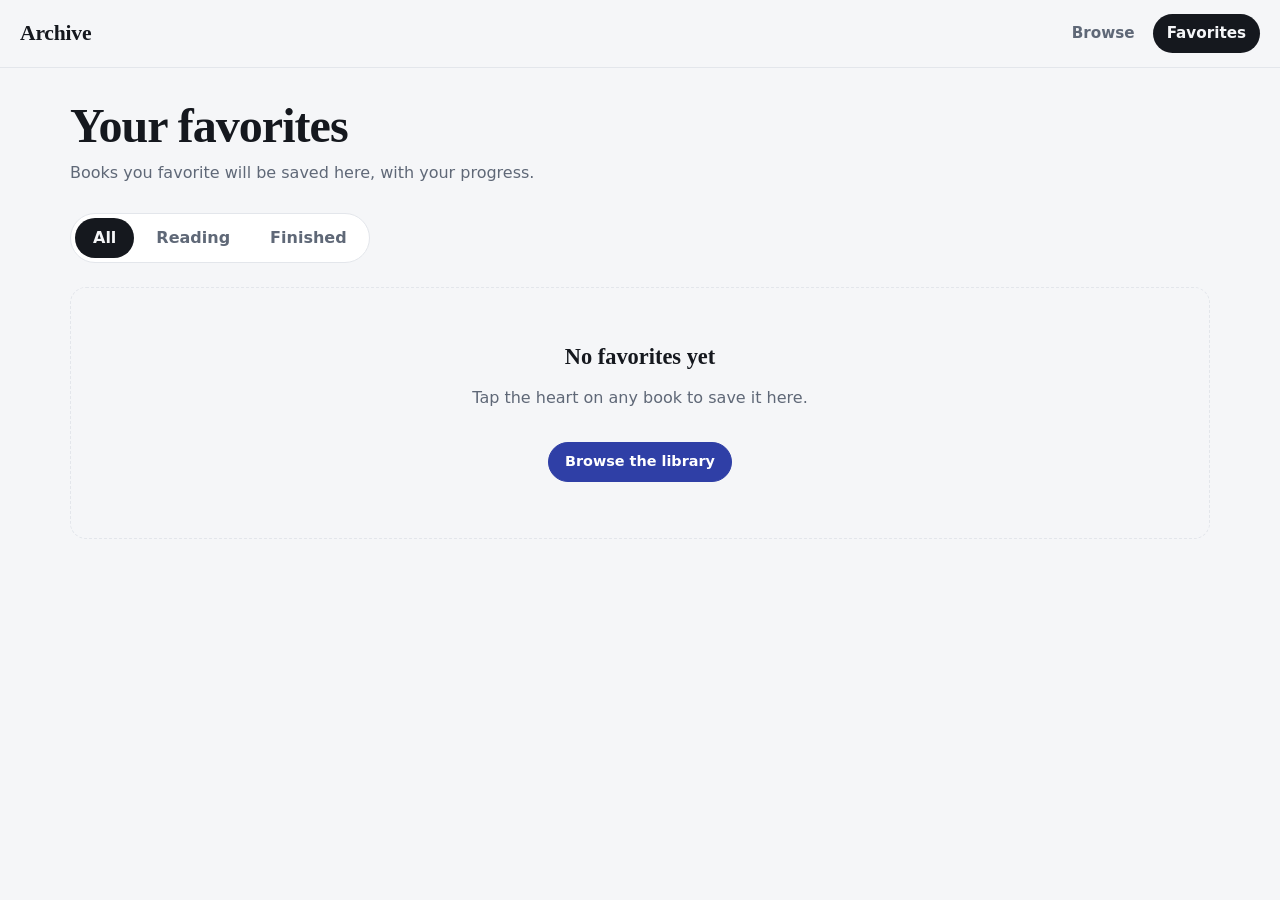
==== favorites.html @ de6c5b04 "Initial commit" ====
<!DOCTYPE html>
<html lang="en">
<head>
  <meta charset="utf-8">
  <meta name="viewport" content="width=device-width, initial-scale=1, viewport-fit=cover">
  <title>Archive — Favorites</title>
  <link rel="stylesheet" href="css/style.css">
</head>
<body>
  <header class="site-header">
    <a class="brand" href="index.html">Archive</a>
    <nav aria-label="Main">
      <a href="index.html">Browse</a>
      <a href="favorites.html" aria-current="page">Favorites <span id="fav-count" hidden></span></a>
    </nav>
  </header>

  <main class="page">
    <h1 class="page-title">Your favorites</h1>
    <p class="page-sub" id="summary"></p>
    <div class="tabs" role="group" aria-label="Filter favorites">
      <button type="button" data-filter="all" aria-pressed="true">All</button>
      <button type="button" data-filter="reading" aria-pressed="false">Reading</button>
      <button type="button" data-filter="finished" aria-pressed="false">Finished</button>
    </div>
    <ul class="fav-list" id="list"></ul>
    <div class="empty" id="empty" hidden></div>
  </main>

  <script src="js/app.js"></script>
  <script src="js/favorites.js"></script>
</body>
</html>
---- css/style.css ----
:root {
  --bg: #f5f6f8;
  --surface: #fff;
  --ink: #15181e;
  --muted: #5f6877;
  --line: #e3e6eb;
  --accent: #2f3fa6;
  --accent-ink: #fff;
  --fav: #d6336c;
  --radius: 16px;
  --shadow:
    0 1px 2px rgba(20, 24, 40, 0.06), 0 10px 28px rgba(20, 24, 40, 0.08);
  --serif: "Iowan Old Style", "Palatino Linotype", Palatino, Georgia, serif;
  --sans: system-ui, -apple-system, "Segoe UI", Roboto, sans-serif;
  --mono: ui-monospace, "SF Mono", Menlo, Consolas, monospace;
  color-scheme: light;
}
@media (prefers-color-scheme: dark) {
  :root:not([data-theme]) {
    --bg: #0f1218;
    --surface: #181c25;
    --ink: #eceff4;
    --muted: #9aa4b5;
    --line: #272d39;
    --accent: #8e9cff;
    --accent-ink: #0f1218;
    --shadow: 0 10px 28px rgba(0, 0, 0, 0.4);
    color-scheme: dark;
  }
}

*,
*::before,
*::after {
  box-sizing: border-box;
}
html {
  -webkit-text-size-adjust: 100%;
}
body {
  margin: 0;
  background: var(--bg);
  color: var(--ink);
  font: 16px/1.5 var(--sans);
  min-height: 100vh;
}
img {
  display: block;
  max-width: 100%;
}
a {
  color: inherit;
}
button,
input,
select {
  font: inherit;
  color: inherit;
}
button {
  cursor: pointer;
}
[hidden] {
  display: none !important;
}
:focus-visible {
  outline: 3px solid var(--accent);
  outline-offset: 2px;
  border-radius: 8px;
}
.sr-only {
  position: absolute;
  width: 1px;
  height: 1px;
  overflow: hidden;
  clip: rect(0 0 0 0);
  white-space: nowrap;
}

/* ---------- Layout ---------- */
.site-header {
  position: sticky;
  top: 0;
  z-index: 10;
  display: flex;
  align-items: center;
  justify-content: space-between;
  gap: 16px;
  padding: 14px max(20px, env(safe-area-inset-right)) 14px
    max(20px, env(safe-area-inset-left));
  background: color-mix(in srgb, var(--bg) 85%, transparent);
  backdrop-filter: blur(12px);
  border-bottom: 1px solid var(--line);
}
.brand {
  font: 700 1.35rem var(--serif);
  text-decoration: none;
  letter-spacing: -0.01em;
}
.site-header nav {
  display: flex;
  gap: 4px;
}
.site-header nav a {
  display: inline-flex;
  align-items: center;
  gap: 8px;
  padding: 8px 14px;
  border-radius: 999px;
  text-decoration: none;
  color: var(--muted);
  font-weight: 600;
  font-size: 0.95rem;
}
.site-header nav a:hover {
  color: var(--ink);
}
.site-header nav a[aria-current="page"] {
  background: var(--ink);
  color: var(--bg);
}
#fav-count {
  min-width: 20px;
  padding: 0 6px;
  border-radius: 999px;
  background: var(--fav);
  color: #fff;
  font-size: 0.75rem;
  line-height: 20px;
  text-align: center;
}

main.page {
  max-width: 1180px;
  margin: 0 auto;
  padding: 32px 20px 80px;
}
.page-title {
  font: 700 clamp(2rem, 5vw, 3rem)/1.1 var(--serif);
  letter-spacing: -0.02em;
  margin: 0 0 8px;
}
.page-sub {
  margin: 0 0 28px;
  color: var(--muted);
  max-width: 52ch;
}
.section-title {
  font: 700 1.35rem var(--serif);
  margin: 0 0 14px;
}
section + section {
  margin-top: 44px;
}

/* ---------- Controls ---------- */
.toolbar {
  display: flex;
  flex-wrap: wrap;
  gap: 12px;
  margin-bottom: 24px;
}
.field {
  position: relative;
  flex: 1 1 260px;
}
.field svg {
  position: absolute;
  left: 14px;
  top: 50%;
  transform: translateY(-50%);
  color: var(--muted);
  pointer-events: none;
}
.field input,
.toolbar select {
  width: 100%;
  height: 46px;
  border: 1px solid var(--line);
  border-radius: 12px;
  background: var(--surface);
  padding: 0 14px;
}
.field input {
  padding-left: 42px;
}
.toolbar select {
  width: auto;
  flex: 0 0 auto;
}

.btn {
  display: inline-flex;
  align-items: center;
  justify-content: center;
  gap: 8px;
  height: 40px;
  padding: 0 16px;
  border: 1px solid var(--line);
  border-radius: 999px;
  background: var(--surface);
  text-decoration: none;
  font-weight: 600;
  font-size: 0.9rem;
  transition:
    background 0.15s,
    transform 0.1s;
}
.btn:hover {
  background: color-mix(in srgb, var(--ink) 6%, var(--surface));
}
.btn:active {
  transform: scale(0.97);
}
.btn-primary {
  background: var(--accent);
  border-color: var(--accent);
  color: var(--accent-ink);
}
.btn-primary:hover {
  background: color-mix(in srgb, var(--accent) 88%, #000);
}
.icon-btn {
  display: inline-grid;
  place-items: center;
  width: 40px;
  height: 40px;
  border: 1px solid var(--line);
  border-radius: 50%;
  background: var(--surface);
  color: var(--ink);
  text-decoration: none;
  flex: none;
  transition:
    background 0.15s,
    color 0.15s,
    transform 0.1s;
}
.icon-btn:hover {
  background: color-mix(in srgb, var(--ink) 8%, var(--surface));
}
.icon-btn:active {
  transform: scale(0.92);
}
.icon-btn.on {
  color: var(--fav);
  border-color: color-mix(in srgb, var(--fav) 45%, var(--line));
}
.icon-btn.on svg {
  fill: currentColor;
}

.progress {
  height: 6px;
  border-radius: 999px;
  background: var(--line);
  overflow: hidden;
}
.progress > i {
  display: block;
  height: 100%;
  width: var(--p, 0%);
  background: var(--accent);
  border-radius: inherit;
  transition: width 0.3s;
}
.progress.done > i {
  background: #1f9d6b;
}

/* ---------- Book grid / cards ---------- */
.grid {
  display: grid;
  grid-template-columns: repeat(auto-fill, minmax(190px, 1fr));
  gap: 28px 22px;
  list-style: none;
  margin: 0;
  padding: 0;
}
.card {
  display: flex;
  flex-direction: column;
  gap: 12px;
}
.cover {
  position: relative;
  display: block;
  aspect-ratio: 3 / 4;
  border-radius: 12px;
  overflow: hidden;
  background: linear-gradient(135deg, var(--line), var(--surface));
  box-shadow: var(--shadow);
}
.cover img {
  width: 100%;
  height: 100%;
  object-fit: cover;
  transition: transform 0.4s;
}
.card:hover .cover img {
  transform: scale(1.04);
}
.cover .progress {
  position: absolute;
  left: 10px;
  right: 10px;
  bottom: 10px;
  height: 5px;
  background: rgba(255, 255, 255, 0.45);
}
.card h3 {
  margin: 0;
  font: 700 1.05rem/1.25 var(--serif);
}
.card .meta {
  margin: 2px 0 0;
  color: var(--muted);
  font-size: 0.88rem;
}
.card .actions {
  display: flex;
  align-items: center;
  gap: 8px;
  margin-top: auto;
}
.card .actions .btn {
  flex: 1;
}

/* ---------- Continue rail ---------- */
.rail {
  display: flex;
  gap: 16px;
  overflow-x: auto;
  padding: 4px 2px 14px;
  scroll-snap-type: x proximity;
  list-style: none;
  margin: 0;
}
.rail-item {
  flex: 0 0 min(340px, 86%);
  display: grid;
  grid-template-columns: 84px 1fr;
  gap: 16px;
  padding: 14px;
  scroll-snap-align: start;
  background: var(--surface);
  border: 1px solid var(--line);
  border-radius: var(--radius);
}
.rail-item .cover {
  box-shadow: none;
  border-radius: 8px;
}
.rail-item h3 {
  margin: 0;
  font: 700 1rem/1.25 var(--serif);
}
.rail-item p {
  margin: 2px 0 10px;
  color: var(--muted);
  font-size: 0.85rem;
}
.rail-item small {
  display: block;
  margin: 6px 0 10px;
  color: var(--muted);
}

/* ---------- Favorites ---------- */
.tabs {
  display: inline-flex;
  gap: 4px;
  padding: 4px;
  margin-bottom: 24px;
  background: var(--surface);
  border: 1px solid var(--line);
  border-radius: 999px;
}
.tabs button {
  border: 0;
  background: none;
  padding: 8px 18px;
  border-radius: 999px;
  font-weight: 600;
  color: var(--muted);
}
.tabs button[aria-pressed="true"] {
  background: var(--ink);
  color: var(--bg);
}
.fav-list {
  display: grid;
  grid-template-columns: repeat(auto-fill, minmax(min(100%, 440px), 1fr));
  gap: 20px;
  list-style: none;
  padding: 0;
  margin: 0;
}
.fav-card {
  display: grid;
  grid-template-columns: 112px 1fr;
  gap: 20px;
  padding: 16px;
  background: var(--surface);
  border: 1px solid var(--line);
  border-radius: var(--radius);
  box-shadow: var(--shadow);
}
.fav-card h3 {
  margin: 0;
  font: 700 1.2rem/1.25 var(--serif);
}
.fav-card .meta {
  margin: 2px 0 14px;
  color: var(--muted);
  font-size: 0.9rem;
}
.fav-card .status {
  display: flex;
  justify-content: space-between;
  margin: 8px 0 14px;
  font-size: 0.85rem;
  color: var(--muted);
  font-weight: 600;
}
.fav-card .row {
  display: flex;
  flex-wrap: wrap;
  gap: 8px;
}
.badge {
  display: inline-block;
  padding: 2px 10px;
  border-radius: 999px;
  background: color-mix(in srgb, #1f9d6b 18%, transparent);
  color: #1f9d6b;
  font-size: 0.78rem;
  font-weight: 700;
}

.empty {
  padding: 56px 20px;
  text-align: center;
  color: var(--muted);
  border: 1px dashed var(--line);
  border-radius: var(--radius);
}
.empty h2 {
  font: 700 1.4rem var(--serif);
  color: var(--ink);
  margin: 0 0 8px;
}
.empty .btn {
  margin-top: 16px;
}

#toast {
  position: fixed;
  left: 50%;
  bottom: calc(24px + env(safe-area-inset-bottom));
  transform: translate(-50%, 20px);
  padding: 10px 18px;
  border-radius: 999px;
  background: var(--ink);
  color: var(--bg);
  font-size: 0.9rem;
  font-weight: 600;
  opacity: 0;
  pointer-events: none;
  transition: 0.25s;
  z-index: 100;
}
#toast.show {
  opacity: 1;
  transform: translate(-50%, 0);
}

/* ---------- Reader ---------- */
:root[data-theme="paper"] {
  --bg: #fbfbf8;
  --surface: #fff;
  --ink: #1c1d20;
  --muted: #6a6e76;
  --line: #e4e4de;
  --accent: #2f3fa6;
  --accent-ink: #fff;
  color-scheme: light;
}
:root[data-theme="sepia"] {
  --bg: #f0e4cb;
  --surface: #f7edd8;
  --ink: #46372a;
  --muted: #85715a;
  --line: #dccaa6;
  --accent: #8a5a2b;
  --accent-ink: #fff;
  color-scheme: light;
}
:root[data-theme="dark"] {
  --bg: #1c2027;
  --surface: #262b34;
  --ink: #d4d8df;
  --muted: #8e97a6;
  --line: #343a46;
  --accent: #8e9cff;
  --accent-ink: #14161c;
  color-scheme: dark;
}
:root[data-theme="oled"] {
  --bg: #000;
  --surface: #0d0d0f;
  --ink: #bcbfc6;
  --muted: #777c86;
  --line: #202228;
  --accent: #8e9cff;
  --accent-ink: #000;
  color-scheme: dark;
}

body.reader {
  --fs: 19px;
  transition:
    background 0.25s,
    color 0.25s;
}
.r-bar {
  position: sticky;
  top: 0;
  z-index: 20;
  display: flex;
  align-items: center;
  gap: 8px;
  padding: calc(10px + env(safe-area-inset-top))
    max(14px, env(safe-area-inset-right)) 10px
    max(14px, env(safe-area-inset-left));
  background: color-mix(in srgb, var(--bg) 90%, transparent);
  backdrop-filter: blur(12px);
  transition: transform 0.25s;
}
.r-bar .icon-btn {
  border-color: transparent;
  background: transparent;
}
.r-bar .icon-btn:hover {
  background: color-mix(in srgb, var(--ink) 10%, transparent);
}
.r-title {
  flex: 1;
  min-width: 0;
  text-align: center;
  line-height: 1.2;
}
.r-title strong {
  display: block;
  font: 700 0.95rem var(--serif);
  white-space: nowrap;
  overflow: hidden;
  text-overflow: ellipsis;
}
.r-title span {
  font-size: 0.78rem;
  color: var(--muted);
}
.r-progress {
  position: sticky;
  top: calc(58px + env(safe-area-inset-top));
  z-index: 19;
  height: 3px;
  background: var(--line);
}
.r-progress i {
  display: block;
  height: 100%;
  width: 0;
  background: var(--accent);
}

#text {
  max-width: 40rem;
  margin: 0 auto;
  padding: 48px 22px 40px;
  font-size: var(--fs);
  line-height: 1.75;
  outline: none;
}
html[data-font="serif"] #text {
  font-family: var(--serif);
}
html[data-font="sans"] #text {
  font-family: var(--sans);
  line-height: 1.7;
}
html[data-font="mono"] #text {
  font-family: var(--mono);
  line-height: 1.7;
  font-size: calc(var(--fs) * 0.9);
}
html[data-align="justify"] #text p {
  text-align: justify;
  hyphens: auto;
}
#text h1 {
  font: 700 1.7em/1.2 var(--serif);
  margin: 0 0 1.4em;
  letter-spacing: -0.01em;
  text-align: left;
}
#text p {
  margin: 0 0 1.1em;
  white-space: pre-line;
  overflow-wrap: break-word;
}
.r-state {
  max-width: 40rem;
  margin: 20vh auto;
  padding: 0 22px;
  text-align: center;
  color: var(--muted);
}

.r-foot {
  display: flex;
  align-items: center;
  justify-content: space-between;
  gap: 12px;
  max-width: 40rem;
  margin: 0 auto;
  padding: 0 22px calc(48px + env(safe-area-inset-bottom));
}
.r-foot span {
  color: var(--muted);
  font-size: 0.85rem;
  text-align: center;
}
.r-foot .btn:disabled {
  opacity: 0.35;
  pointer-events: none;
}

.scrim {
  position: fixed;
  inset: 0;
  z-index: 30;
  background: rgba(0, 0, 0, 0.45);
  opacity: 0;
  pointer-events: none;
  transition: opacity 0.25s;
}
.scrim.show {
  opacity: 1;
  pointer-events: auto;
}
.panel {
  position: fixed;
  z-index: 31;
  top: 0;
  right: 0;
  bottom: 0;
  width: min(380px, 100%);
  overflow-y: auto;
  padding: 20px 20px calc(24px + env(safe-area-inset-bottom));
  background: var(--surface);
  border-left: 1px solid var(--line);
  box-shadow: var(--shadow);
  transform: translateX(100%);
  visibility: hidden;
  transition:
    transform 0.28s,
    visibility 0.28s;
}
.panel.open {
  transform: none;
  visibility: visible;
}
.panel header {
  display: flex;
  align-items: center;
  justify-content: space-between;
  margin-bottom: 18px;
}
.panel h2 {
  margin: 0;
  font: 700 1.2rem var(--serif);
}
.group {
  margin-bottom: 22px;
}
.group > span {
  display: block;
  margin-bottom: 8px;
  font-size: 0.85rem;
  font-weight: 700;
  color: var(--muted);
}
.seg {
  display: grid;
  grid-auto-flow: column;
  grid-auto-columns: 1fr;
  gap: 6px;
}
.seg button {
  height: 42px;
  border: 1px solid var(--line);
  border-radius: 10px;
  background: var(--bg);
  font-weight: 600;
}
.seg button[aria-pressed="true"] {
  border-color: var(--accent);
  box-shadow: inset 0 0 0 1px var(--accent);
  color: var(--accent);
}
.seg.themes button {
  display: grid;
  place-items: center;
}
.size {
  display: flex;
  align-items: center;
  gap: 12px;
}
.size input {
  flex: 1;
  accent-color: var(--accent);
}
.size output {
  min-width: 3.2ch;
  text-align: right;
  font-variant-numeric: tabular-nums;
}
.toc {
  list-style: none;
  padding: 0;
  margin: 0;
}
.toc button {
  display: flex;
  gap: 12px;
  width: 100%;
  padding: 12px;
  border: 0;
  border-radius: 10px;
  background: none;
  text-align: left;
}
.toc button:hover {
  background: var(--bg);
}
.toc button[aria-current="true"] {
  background: var(--bg);
  color: var(--accent);
  font-weight: 700;
}
.toc em {
  font-style: normal;
  color: var(--muted);
  min-width: 1.6em;
}

#exit-fs {
  position: fixed;
  top: calc(12px + env(safe-area-inset-top));
  right: 12px;
  z-index: 25;
  display: none;
  background: var(--surface);
  box-shadow: var(--shadow);
}
body.immersive .r-bar,
body.immersive .r-progress,
body.immersive .r-foot {
  display: none;
}
body.immersive #exit-fs {
  display: inline-grid;
  opacity: 0.55;
}
body.immersive #text {
  padding-top: calc(32px + env(safe-area-inset-top));
}

@media (max-width: 560px) {
  .grid {
    grid-template-columns: repeat(2, 1fr);
    gap: 22px 14px;
  }
  .fav-card {
    grid-template-columns: 88px 1fr;
    gap: 14px;
  }
  .site-header nav a {
    padding: 8px 10px;
  }
}
@media (prefers-reduced-motion: reduce) {
  * {
    transition: none !important;
  }
}
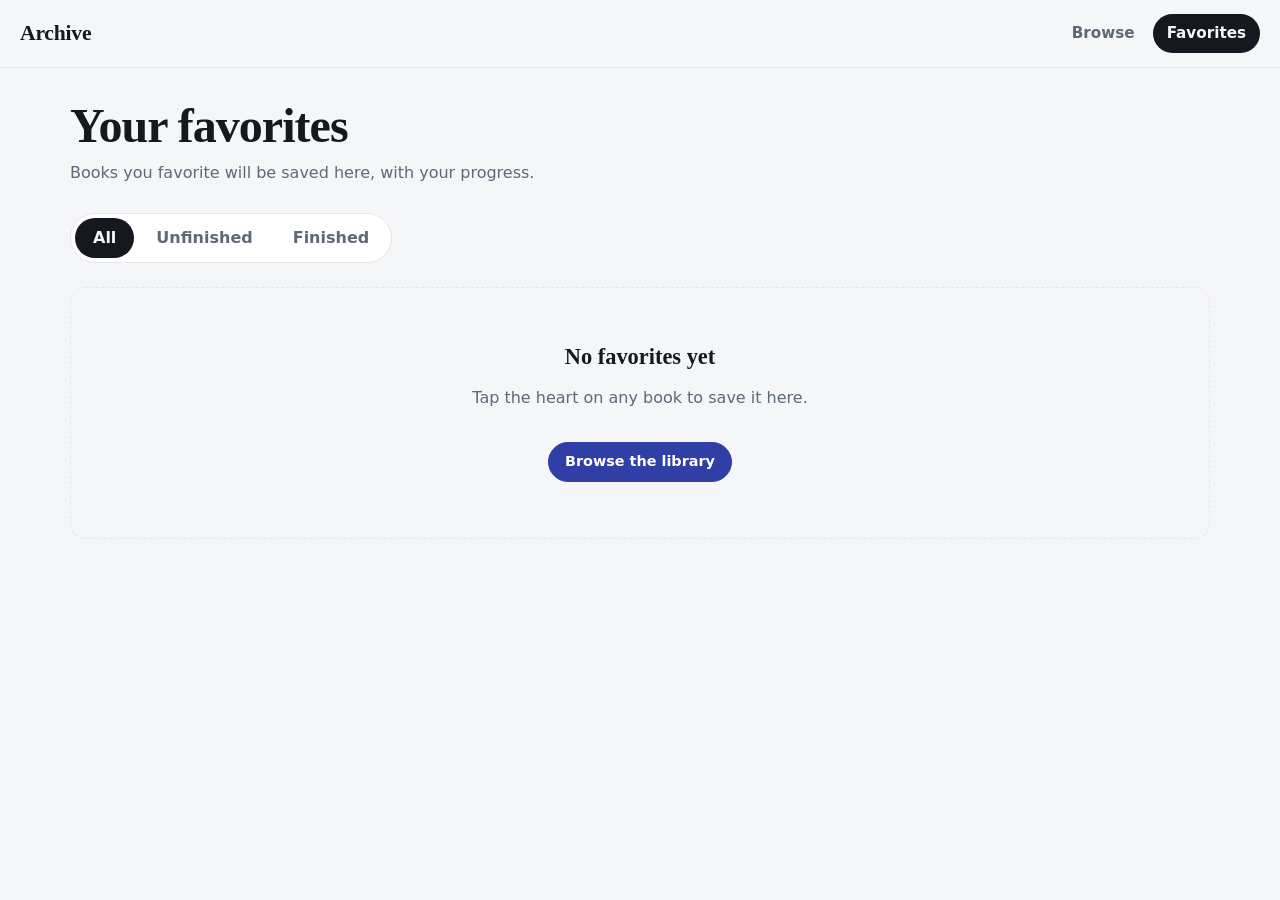
==== commit 3bb07cfd: "Fixed visuals and some bugs" ====
--- a/favorites.html
+++ b/favorites.html
@@ -1,33 +1,42 @@
-<!DOCTYPE html>
+<!doctype html>
 <html lang="en">
-<head>
-  <meta charset="utf-8">
-  <meta name="viewport" content="width=device-width, initial-scale=1, viewport-fit=cover">
-  <title>Archive — Favorites</title>
-  <link rel="stylesheet" href="css/style.css">
-</head>
-<body>
-  <header class="site-header">
-    <a class="brand" href="index.html">Archive</a>
-    <nav aria-label="Main">
-      <a href="index.html">Browse</a>
-      <a href="favorites.html" aria-current="page">Favorites <span id="fav-count" hidden></span></a>
-    </nav>
-  </header>
+  <head>
+    <meta charset="utf-8" />
+    <meta
+      name="viewport"
+      content="width=device-width, initial-scale=1, viewport-fit=cover"
+    />
+    <title>Archive — Favorites</title>
+    <link rel="stylesheet" href="css/style.css" />
+  </head>
+  <body>
+    <header class="site-header">
+      <a class="brand" href="index.html">Archive</a>
+      <nav aria-label="Main">
+        <a href="index.html">Browse</a>
+        <a href="favorites.html" aria-current="page"
+          >Favorites <span id="fav-count" hidden></span
+        ></a>
+      </nav>
+    </header>
 
-  <main class="page">
-    <h1 class="page-title">Your favorites</h1>
-    <p class="page-sub" id="summary"></p>
-    <div class="tabs" role="group" aria-label="Filter favorites">
-      <button type="button" data-filter="all" aria-pressed="true">All</button>
-      <button type="button" data-filter="reading" aria-pressed="false">Reading</button>
-      <button type="button" data-filter="finished" aria-pressed="false">Finished</button>
-    </div>
-    <ul class="fav-list" id="list"></ul>
-    <div class="empty" id="empty" hidden></div>
-  </main>
+    <main class="page">
+      <h1 class="page-title">Your favorites</h1>
+      <p class="page-sub" id="summary"></p>
+      <div class="tabs" role="group" aria-label="Filter favorites">
+        <button type="button" data-filter="all" aria-pressed="true">All</button>
+        <button type="button" data-filter="reading" aria-pressed="false">
+          Unfinished
+        </button>
+        <button type="button" data-filter="finished" aria-pressed="false">
+          Finished
+        </button>
+      </div>
+      <ul class="fav-list" id="list"></ul>
+      <div class="empty" id="empty" hidden></div>
+    </main>
 
-  <script src="js/app.js"></script>
-  <script src="js/favorites.js"></script>
-</body>
-</html>+    <script src="js/app.js"></script>
+    <script src="js/favorites.js"></script>
+  </body>
+</html>
--- a/css/style.css
+++ b/css/style.css
@@ -43,6 +43,11 @@
   color: var(--ink);
   font: 16px/1.5 var(--sans);
   min-height: 100vh;
+  min-height: 100dvh;
+  -webkit-tap-highlight-color: transparent;
+}
+body.panel-open {
+  overflow: hidden;
 }
 img {
   display: block;
@@ -56,6 +61,12 @@
 select {
   font: inherit;
   color: inherit;
+}
+button,
+a,
+input,
+select {
+  touch-action: manipulation;
 }
 button {
   cursor: pointer;
@@ -86,7 +97,8 @@
   align-items: center;
   justify-content: space-between;
   gap: 16px;
-  padding: 14px max(20px, env(safe-area-inset-right)) 14px
+  padding: calc(14px + env(safe-area-inset-top))
+    max(20px, env(safe-area-inset-right)) 14px
     max(20px, env(safe-area-inset-left));
   background: color-mix(in srgb, var(--bg) 85%, transparent);
   backdrop-filter: blur(12px);
@@ -133,12 +145,15 @@
 main.page {
   max-width: 1180px;
   margin: 0 auto;
-  padding: 32px 20px 80px;
+  padding: 32px max(20px, env(safe-area-inset-right))
+    calc(80px + env(safe-area-inset-bottom))
+    max(20px, env(safe-area-inset-left));
 }
 .page-title {
   font: 700 clamp(2rem, 5vw, 3rem)/1.1 var(--serif);
   letter-spacing: -0.02em;
   margin: 0 0 8px;
+  overflow-wrap: anywhere;
 }
 .page-sub {
   margin: 0 0 28px;
@@ -184,9 +199,11 @@
 .field input {
   padding-left: 42px;
 }
+.toolbar > label:not(.field) {
+  flex: 0 0 auto;
+}
 .toolbar select {
   width: auto;
-  flex: 0 0 auto;
 }
 
 .btn {
@@ -202,6 +219,7 @@
   text-decoration: none;
   font-weight: 600;
   font-size: 0.9rem;
+  white-space: nowrap;
   transition:
     background 0.15s,
     transform 0.1s;
@@ -249,6 +267,15 @@
 .icon-btn.on svg {
   fill: currentColor;
 }
+@media (pointer: coarse) {
+  .btn,
+  .icon-btn {
+    min-height: 44px;
+  }
+  .icon-btn {
+    min-width: 44px;
+  }
+}
 
 .progress {
   height: 6px;
@@ -281,6 +308,10 @@
   display: flex;
   flex-direction: column;
   gap: 12px;
+  min-width: 0;
+}
+.card > div:not(.actions) {
+  min-width: 0;
 }
 .cover {
   position: relative;
@@ -297,8 +328,13 @@
   object-fit: cover;
   transition: transform 0.4s;
 }
-.card:hover .cover img {
-  transform: scale(1.04);
+.cover img.broken {
+  visibility: hidden;
+}
+@media (hover: hover) {
+  .card:hover .cover img {
+    transform: scale(1.04);
+  }
 }
 .cover .progress {
   position: absolute;
@@ -307,15 +343,24 @@
   bottom: 10px;
   height: 5px;
   background: rgba(255, 255, 255, 0.45);
+  box-shadow: 0 0 0 1px rgba(0, 0, 0, 0.15);
 }
 .card h3 {
   margin: 0;
   font: 700 1.05rem/1.25 var(--serif);
+  display: -webkit-box;
+  -webkit-line-clamp: 2;
+  -webkit-box-orient: vertical;
+  overflow: hidden;
+  overflow-wrap: anywhere;
 }
 .card .meta {
   margin: 2px 0 0;
   color: var(--muted);
   font-size: 0.88rem;
+  overflow: hidden;
+  text-overflow: ellipsis;
+  white-space: nowrap;
 }
 .card .actions {
   display: flex;
@@ -325,6 +370,7 @@
 }
 .card .actions .btn {
   flex: 1;
+  min-width: 0;
 }
 
 /* ---------- Continue rail ---------- */
@@ -334,6 +380,8 @@
   overflow-x: auto;
   padding: 4px 2px 14px;
   scroll-snap-type: x proximity;
+  overscroll-behavior-x: contain;
+  scrollbar-width: thin;
   list-style: none;
   margin: 0;
 }
@@ -348,6 +396,9 @@
   border: 1px solid var(--line);
   border-radius: var(--radius);
 }
+.rail-item > div {
+  min-width: 0;
+}
 .rail-item .cover {
   box-shadow: none;
   border-radius: 8px;
@@ -355,16 +406,21 @@
 .rail-item h3 {
   margin: 0;
   font: 700 1rem/1.25 var(--serif);
+  overflow-wrap: anywhere;
 }
 .rail-item p {
   margin: 2px 0 10px;
   color: var(--muted);
   font-size: 0.85rem;
+  overflow-wrap: anywhere;
 }
 .rail-item small {
   display: block;
   margin: 6px 0 10px;
   color: var(--muted);
+}
+.rail-item .btn {
+  width: 100%;
 }
 
 /* ---------- Favorites ---------- */
@@ -406,10 +462,15 @@
   border: 1px solid var(--line);
   border-radius: var(--radius);
   box-shadow: var(--shadow);
+  min-width: 0;
+}
+.fav-card > div {
+  min-width: 0;
 }
 .fav-card h3 {
   margin: 0;
   font: 700 1.2rem/1.25 var(--serif);
+  overflow-wrap: anywhere;
 }
 .fav-card .meta {
   margin: 2px 0 14px;
@@ -438,7 +499,6 @@
   font-size: 0.78rem;
   font-weight: 700;
 }
-
 .empty {
   padding: 56px 20px;
   text-align: center;
@@ -460,12 +520,14 @@
   left: 50%;
   bottom: calc(24px + env(safe-area-inset-bottom));
   transform: translate(-50%, 20px);
+  max-width: calc(100% - 32px);
   padding: 10px 18px;
   border-radius: 999px;
   background: var(--ink);
   color: var(--bg);
   font-size: 0.9rem;
   font-weight: 600;
+  text-align: center;
   opacity: 0;
   pointer-events: none;
   transition: 0.25s;
@@ -476,7 +538,7 @@
   transform: translate(-50%, 0);
 }
 
-/* ---------- Reader ---------- */
+/* ---------- Reader themes ---------- */
 :root[data-theme="paper"] {
   --bg: #fbfbf8;
   --surface: #fff;
@@ -518,6 +580,7 @@
   color-scheme: dark;
 }
 
+/* ---------- Reader ---------- */
 body.reader {
   --fs: 19px;
   transition:
@@ -530,13 +593,12 @@
   z-index: 20;
   display: flex;
   align-items: center;
-  gap: 8px;
+  gap: 4px;
   padding: calc(10px + env(safe-area-inset-top))
-    max(14px, env(safe-area-inset-right)) 10px
-    max(14px, env(safe-area-inset-left));
+    max(12px, env(safe-area-inset-right)) 12px
+    max(12px, env(safe-area-inset-left));
   background: color-mix(in srgb, var(--bg) 90%, transparent);
   backdrop-filter: blur(12px);
-  transition: transform 0.25s;
 }
 .r-bar .icon-btn {
   border-color: transparent;
@@ -559,13 +621,18 @@
   text-overflow: ellipsis;
 }
 .r-title span {
+  display: block;
   font-size: 0.78rem;
   color: var(--muted);
+  white-space: nowrap;
+  overflow: hidden;
+  text-overflow: ellipsis;
 }
 .r-progress {
-  position: sticky;
-  top: calc(58px + env(safe-area-inset-top));
-  z-index: 19;
+  position: absolute;
+  left: 0;
+  right: 0;
+  bottom: 0;
   height: 3px;
   background: var(--line);
 }
@@ -579,7 +646,8 @@
 #text {
   max-width: 40rem;
   margin: 0 auto;
-  padding: 48px 22px 40px;
+  padding: 48px max(22px, env(safe-area-inset-right)) 40px
+    max(22px, env(safe-area-inset-left));
   font-size: var(--fs);
   line-height: 1.75;
   outline: none;
@@ -601,10 +669,11 @@
   hyphens: auto;
 }
 #text h1 {
-  font: 700 1.7em/1.2 var(--serif);
+  font: 700 clamp(1.35em, 6vw, 1.7em)/1.2 var(--serif);
   margin: 0 0 1.4em;
   letter-spacing: -0.01em;
   text-align: left;
+  overflow-wrap: anywhere;
 }
 #text p {
   margin: 0 0 1.1em;
@@ -626,12 +695,18 @@
   gap: 12px;
   max-width: 40rem;
   margin: 0 auto;
-  padding: 0 22px calc(48px + env(safe-area-inset-bottom));
+  padding: 0 max(22px, env(safe-area-inset-right))
+    calc(48px + env(safe-area-inset-bottom))
+    max(22px, env(safe-area-inset-left));
 }
 .r-foot span {
+  flex: 1;
   color: var(--muted);
   font-size: 0.85rem;
   text-align: center;
+}
+.r-foot .btn {
+  min-width: 104px;
 }
 .r-foot .btn:disabled {
   opacity: 0.35;
@@ -659,7 +734,9 @@
   bottom: 0;
   width: min(380px, 100%);
   overflow-y: auto;
-  padding: 20px 20px calc(24px + env(safe-area-inset-bottom));
+  overscroll-behavior: contain;
+  padding: calc(20px + env(safe-area-inset-top)) 20px
+    calc(24px + env(safe-area-inset-bottom));
   background: var(--surface);
   border-left: 1px solid var(--line);
   box-shadow: var(--shadow);
@@ -683,6 +760,11 @@
   margin: 0;
   font: 700 1.2rem var(--serif);
 }
+.hint {
+  margin: 0 0 16px;
+  color: var(--muted);
+  font-size: 0.82rem;
+}
 .group {
   margin-bottom: 22px;
 }
@@ -701,6 +783,7 @@
 }
 .seg button {
   height: 42px;
+  min-width: 0;
   border: 1px solid var(--line);
   border-radius: 10px;
   background: var(--bg);
@@ -712,8 +795,27 @@
   color: var(--accent);
 }
 .seg.themes button {
-  display: grid;
-  place-items: center;
+  border-width: 2px;
+}
+.seg.themes button[data-val="paper"] {
+  background: #fbfbf8;
+  color: #1c1d20;
+}
+.seg.themes button[data-val="sepia"] {
+  background: #f0e4cb;
+  color: #46372a;
+}
+.seg.themes button[data-val="dark"] {
+  background: #1c2027;
+  color: #d4d8df;
+}
+.seg.themes button[data-val="oled"] {
+  background: #000;
+  color: #bcbfc6;
+}
+.seg.themes button[aria-pressed="true"] {
+  border-color: var(--accent);
+  box-shadow: 0 0 0 1px var(--accent);
 }
 .size {
   display: flex;
@@ -722,6 +824,7 @@
 }
 .size input {
   flex: 1;
+  min-width: 0;
   accent-color: var(--accent);
 }
 .size output {
@@ -743,6 +846,7 @@
   border-radius: 10px;
   background: none;
   text-align: left;
+  overflow-wrap: anywhere;
 }
 .toc button:hover {
   background: var(--bg);
@@ -767,9 +871,7 @@
   background: var(--surface);
   box-shadow: var(--shadow);
 }
-body.immersive .r-bar,
-body.immersive .r-progress,
-body.immersive .r-foot {
+body.immersive .r-bar {
   display: none;
 }
 body.immersive #exit-fs {
@@ -780,21 +882,201 @@
   padding-top: calc(32px + env(safe-area-inset-top));
 }
 
+/* ---------- Small screens ---------- */
 @media (max-width: 560px) {
-  .grid {
-    grid-template-columns: repeat(2, 1fr);
-    gap: 22px 14px;
-  }
-  .fav-card {
-    grid-template-columns: 88px 1fr;
-    gap: 14px;
+  main.page {
+    padding-top: 24px;
+  }
+  .page-sub {
+    margin-bottom: 20px;
+  }
+  .brand {
+    font-size: 1.2rem;
+  }
+  .site-header {
+    gap: 8px;
   }
   .site-header nav a {
     padding: 8px 10px;
+  }
+
+  .toolbar > label:not(.field) {
+    flex: 1 1 100%;
+  }
+  .toolbar select {
+    width: 100%;
+  }
+
+  .grid {
+    grid-template-columns: repeat(2, minmax(0, 1fr));
+    gap: 22px 14px;
+  }
+  .card .actions {
+    display: grid;
+    grid-template-columns: 1fr 1fr;
+    gap: 8px;
+  }
+  .card .actions .btn {
+    grid-column: 1 / -1;
+  }
+  .card .actions .icon-btn {
+    width: 100%;
+    border-radius: 12px;
+  }
+
+  .rail {
+    margin-inline: -20px;
+    padding-inline: 20px;
+    scroll-padding-inline: 20px;
+  }
+  .rail-item {
+    grid-template-columns: 72px 1fr;
+    gap: 12px;
+  }
+
+  .tabs {
+    display: flex;
+    width: 100%;
+  }
+  .tabs button {
+    flex: 1;
+    padding: 8px 6px;
+  }
+  .fav-card {
+    grid-template-columns: 72px 1fr;
+    gap: 12px;
+    padding: 12px;
+  }
+  .fav-card h3 {
+    font-size: 1.05rem;
+  }
+  .fav-card .row .btn-primary {
+    flex: 1 1 100%;
+  }
+  .fav-card .row .btn {
+    flex: 1 1 auto;
+    padding: 0 12px;
+  }
+  .fav-card .row .icon-btn {
+    margin-left: auto;
+  }
+
+  /* Reader: fullscreen button is pointless on phones; panels become bottom sheets */
+  #btn-fs {
+    display: none;
+  }
+  #text {
+    padding-top: 32px;
+  }
+  .r-foot .btn {
+    min-width: 92px;
+  }
+  .panel {
+    top: auto;
+    left: 0;
+    width: 100%;
+    max-height: 85vh;
+    max-height: 85dvh;
+    border-left: 0;
+    border-top: 1px solid var(--line);
+    border-radius: 20px 20px 0 0;
+    transform: translateY(100%);
+  }
+}
+@media (max-width: 340px) {
+  .site-header nav a {
+    font-size: 0.85rem;
+    padding: 8px;
+  }
+  .r-bar .icon-btn {
+    width: 36px;
+    height: 36px;
   }
 }
 @media (prefers-reduced-motion: reduce) {
   * {
     transition: none !important;
   }
-}+}
+
+/* ---------- Pagination ---------- */
+#all-title {
+  scroll-margin-top: 84px;
+  outline: none;
+}
+.pager {
+  display: flex;
+  align-items: center;
+  justify-content: center;
+  flex-wrap: wrap;
+  gap: 6px;
+  margin-top: 36px;
+}
+.pager .pg {
+  display: inline-flex;
+  align-items: center;
+  justify-content: center;
+  gap: 6px;
+  min-width: 40px;
+  height: 40px;
+  padding: 0 12px;
+  border: 1px solid var(--line);
+  border-radius: 999px;
+  background: var(--surface);
+  font-weight: 600;
+  font-size: 0.9rem;
+  font-variant-numeric: tabular-nums;
+  transition:
+    background 0.15s,
+    transform 0.1s;
+}
+.pager .pg:hover:not(:disabled) {
+  background: color-mix(in srgb, var(--ink) 8%, var(--surface));
+}
+.pager .pg:active:not(:disabled) {
+  transform: scale(0.96);
+}
+.pager .pg[aria-current="page"] {
+  background: var(--ink);
+  border-color: var(--ink);
+  color: var(--bg);
+}
+.pager .pg:disabled {
+  opacity: 0.4;
+  cursor: default;
+}
+.pager .gap {
+  padding: 0 4px;
+  color: var(--muted);
+}
+.pager .pg-info {
+  display: none;
+  color: var(--muted);
+  font-size: 0.9rem;
+  font-weight: 600;
+}
+.pager-count {
+  flex: 1 0 100%;
+  order: 2;
+  margin: 10px 0 0;
+  text-align: center;
+  color: var(--muted);
+  font-size: 0.85rem;
+}
+@media (pointer: coarse) {
+  .pager .pg {
+    min-height: 44px;
+  }
+}
+@media (max-width: 560px) {
+  .pager {
+    justify-content: space-between;
+  }
+  .pager .pg-num,
+  .pager .gap {
+    display: none;
+  }
+  .pager .pg-info {
+    display: inline;
+  }
+}
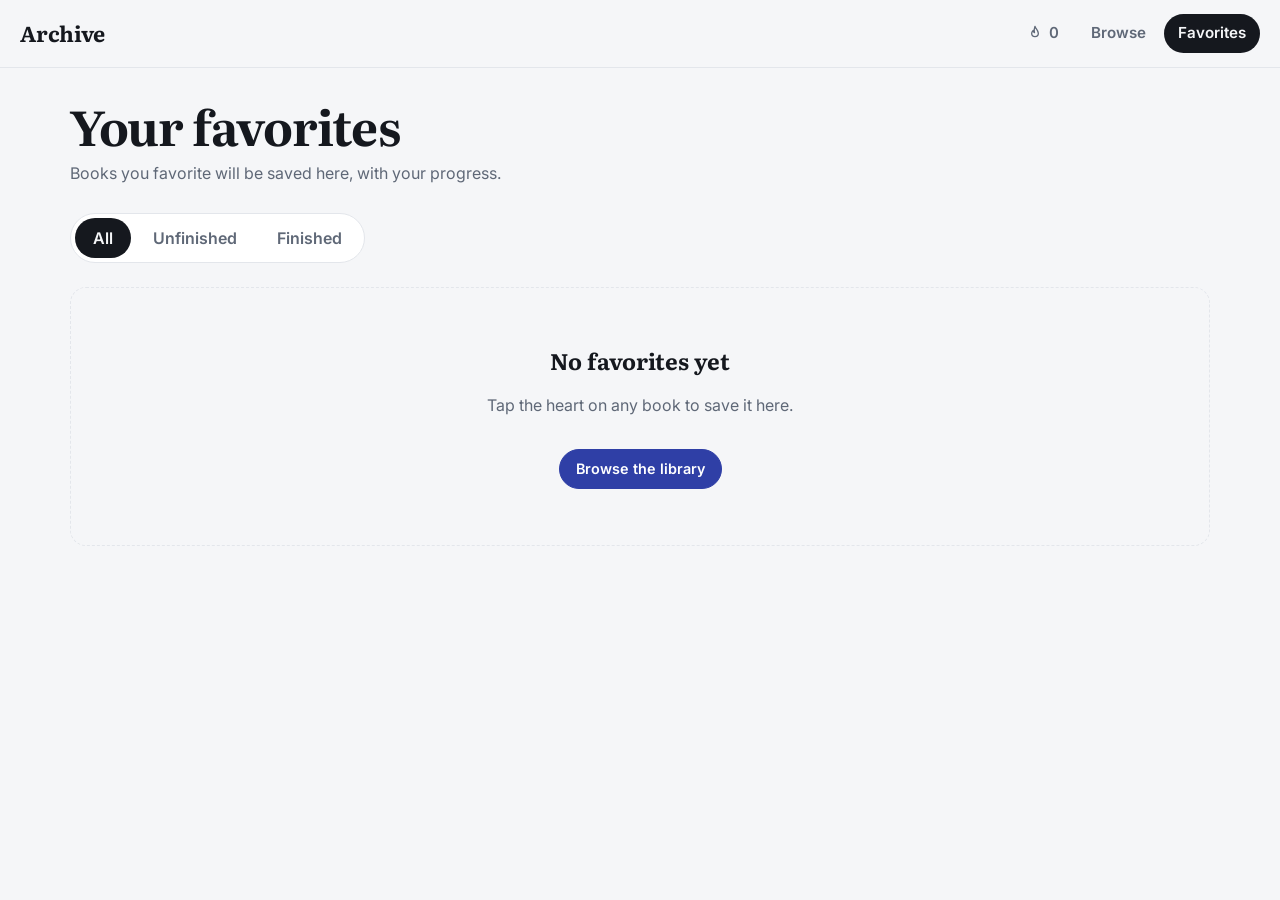
==== commit 0a7fb08e: "Final version -for-local" ====
--- a/favorites.html
+++ b/favorites.html
@@ -7,15 +7,51 @@
       content="width=device-width, initial-scale=1, viewport-fit=cover"
     />
     <title>Archive — Favorites</title>
+    <meta
+      name="theme-color"
+      content="#f5f6f8"
+      media="(prefers-color-scheme: light)"
+    />
+    <meta
+      name="theme-color"
+      content="#0f1218"
+      media="(prefers-color-scheme: dark)"
+    />
+    <meta name="mobile-web-app-capable" content="yes" />
+    <meta name="apple-mobile-web-app-capable" content="yes" />
+    <meta name="apple-mobile-web-app-title" content="Archive" />
+    <link rel="manifest" href="manifest.webmanifest" />
+    <link rel="icon" href="icons/icon.svg" type="image/svg+xml" />
+    <link rel="apple-touch-icon" href="icons/apple-touch-icon.png" />
+
+    <!-- Google Fonts: loaded without blocking the first paint -->
+    <link rel="preconnect" href="https://fonts.googleapis.com" />
+    <link rel="preconnect" href="https://fonts.gstatic.com" crossorigin />
+    <link
+      rel="stylesheet"
+      href="https://fonts.googleapis.com/css2?family=Inter:wght@400..700&family=JetBrains+Mono:wght@400..600&family=Literata:opsz,wght@7..72,400..700&display=swap"
+      media="print"
+      onload="this.media = 'all'"
+    />
+    <noscript>
+      <link
+        rel="stylesheet"
+        href="https://fonts.googleapis.com/css2?family=Inter:wght@400..700&family=JetBrains+Mono:wght@400..600&family=Literata:opsz,wght@7..72,400..700&display=swap"
+      />
+    </noscript>
+
     <link rel="stylesheet" href="css/style.css" />
   </head>
   <body>
     <header class="site-header">
       <a class="brand" href="index.html">Archive</a>
       <nav aria-label="Main">
-        <a href="index.html">Browse</a>
-        <a href="favorites.html" aria-current="page"
-          >Favorites <span id="fav-count" hidden></span
+        <a href="index.html" data-icon="book"
+          ><span class="lbl">Browse</span></a
+        >
+        <a href="favorites.html" data-icon="heart" aria-current="page"
+          ><span class="lbl">Favorites</span
+          ><span id="fav-count" hidden></span
         ></a>
       </nav>
     </header>
--- a/css/style.css
+++ b/css/style.css
@@ -1,3 +1,9 @@
+/* =========================================================
+   Archive — single stylesheet (library, favorites, reader, PWA, streaks)
+   Fonts are loaded from Google Fonts in each page's <head>:
+   Literata (serif), Inter (sans), JetBrains Mono (mono).
+   The stacks below fall back to good system fonts if offline.
+   ========================================================= */
 :root {
   --bg: #f5f6f8;
   --surface: #fff;
@@ -7,12 +13,21 @@
   --accent: #2f3fa6;
   --accent-ink: #fff;
   --fav: #d6336c;
+  --ok: #1f9d6b;
+  --flame: #e8590c;
   --radius: 16px;
+  --gutter: 20px;
+  --tabbar: 64px;
   --shadow:
     0 1px 2px rgba(20, 24, 40, 0.06), 0 10px 28px rgba(20, 24, 40, 0.08);
-  --serif: "Iowan Old Style", "Palatino Linotype", Palatino, Georgia, serif;
-  --sans: system-ui, -apple-system, "Segoe UI", Roboto, sans-serif;
-  --mono: ui-monospace, "SF Mono", Menlo, Consolas, monospace;
+  --serif:
+    "Literata", "Iowan Old Style", "Palatino Linotype", Palatino, Georgia,
+    serif;
+  --sans:
+    "Inter", system-ui, -apple-system, "Segoe UI", Roboto, "Helvetica Neue",
+    sans-serif;
+  --mono:
+    "JetBrains Mono", ui-monospace, "SF Mono", Menlo, Consolas, monospace;
   color-scheme: light;
 }
 @media (prefers-color-scheme: dark) {
@@ -24,6 +39,7 @@
     --line: #272d39;
     --accent: #8e9cff;
     --accent-ink: #0f1218;
+    --flame: #ff922b;
     --shadow: 0 10px 28px rgba(0, 0, 0, 0.4);
     color-scheme: dark;
   }
@@ -36,18 +52,28 @@
 }
 html {
   -webkit-text-size-adjust: 100%;
+  text-size-adjust: 100%;
 }
 body {
   margin: 0;
   background: var(--bg);
   color: var(--ink);
   font: 16px/1.5 var(--sans);
+  font-optical-sizing: auto;
+  -webkit-font-smoothing: antialiased;
   min-height: 100vh;
   min-height: 100dvh;
+  /* Safety net: nothing may ever make the page scroll sideways */
+  overflow-x: clip;
   -webkit-tap-highlight-color: transparent;
 }
 body.panel-open {
   overflow: hidden;
+}
+h1,
+h2,
+h3 {
+  text-wrap: balance;
 }
 img {
   display: block;
@@ -88,7 +114,7 @@
   white-space: nowrap;
 }
 
-/* ---------- Layout ---------- */
+/* ---------- Header + navigation ---------- */
 .site-header {
   position: sticky;
   top: 0;
@@ -98,8 +124,8 @@
   justify-content: space-between;
   gap: 16px;
   padding: calc(14px + env(safe-area-inset-top))
-    max(20px, env(safe-area-inset-right)) 14px
-    max(20px, env(safe-area-inset-left));
+    max(var(--gutter), env(safe-area-inset-right)) 14px
+    max(var(--gutter), env(safe-area-inset-left));
   background: color-mix(in srgb, var(--bg) 85%, transparent);
   backdrop-filter: blur(12px);
   border-bottom: 1px solid var(--line);
@@ -114,6 +140,7 @@
   gap: 4px;
 }
 .site-header nav a {
+  position: relative;
   display: inline-flex;
   align-items: center;
   gap: 8px;
@@ -130,6 +157,35 @@
 .site-header nav a[aria-current="page"] {
   background: var(--ink);
   color: var(--bg);
+}
+/* Icons only appear in the mobile tab bar (the streak chip keeps its flame) */
+.site-header nav .ico {
+  display: none;
+}
+.site-header nav a.streak-chip .ico {
+  display: inline-grid;
+}
+.site-header nav a.streak-chip .lbl {
+  display: none;
+}
+.site-header nav .ico svg {
+  width: 16px;
+  height: 16px;
+}
+.site-header nav a.streak-chip {
+  gap: 6px;
+  color: var(--flame);
+  font-variant-numeric: tabular-nums;
+}
+.site-header nav a.streak-chip svg {
+  fill: currentColor;
+  fill-opacity: 0.25;
+}
+.site-header nav a.streak-chip.idle {
+  color: var(--muted);
+}
+.site-header nav a.streak-chip.idle svg {
+  fill: none;
 }
 #fav-count {
   min-width: 20px;
@@ -145,12 +201,12 @@
 main.page {
   max-width: 1180px;
   margin: 0 auto;
-  padding: 32px max(20px, env(safe-area-inset-right))
+  padding: 32px max(var(--gutter), env(safe-area-inset-right))
     calc(80px + env(safe-area-inset-bottom))
-    max(20px, env(safe-area-inset-left));
+    max(var(--gutter), env(safe-area-inset-left));
 }
 .page-title {
-  font: 700 clamp(2rem, 5vw, 3rem)/1.1 var(--serif);
+  font: 700 clamp(1.9rem, 5vw, 3rem) / 1.1 var(--serif);
   letter-spacing: -0.02em;
   margin: 0 0 8px;
   overflow-wrap: anywhere;
@@ -159,6 +215,7 @@
   margin: 0 0 28px;
   color: var(--muted);
   max-width: 52ch;
+  text-wrap: pretty;
 }
 .section-title {
   font: 700 1.35rem var(--serif);
@@ -292,7 +349,48 @@
   transition: width 0.3s;
 }
 .progress.done > i {
-  background: #1f9d6b;
+  background: var(--ok);
+}
+
+/* ---------- Offline download buttons ---------- */
+.offline-btn[aria-pressed="true"] {
+  background: var(--accent);
+  border-color: var(--accent);
+  color: var(--accent-ink);
+}
+.offline-btn[aria-busy="true"] {
+  cursor: progress;
+}
+.ring {
+  width: 22px;
+  height: 22px;
+  transform: rotate(-90deg);
+}
+.ring circle {
+  fill: none;
+  stroke: currentColor;
+  stroke-width: 3.5;
+}
+.ring .trk {
+  opacity: 0.28;
+}
+.ring .val {
+  stroke-linecap: round;
+  stroke-dasharray: 88;
+  transition: stroke-dashoffset 0.2s linear;
+}
+.ring.spin {
+  animation: ring-spin 0.9s linear infinite;
+}
+@keyframes ring-spin {
+  to {
+    transform: rotate(270deg);
+  }
+}
+/* Offline: books that aren't saved can't open, so say so visually */
+body.is-offline .card:not(.saved),
+body.is-offline .fav-card:not(.saved) {
+  opacity: 0.55;
 }
 
 /* ---------- Book grid / cards ---------- */
@@ -309,9 +407,13 @@
   flex-direction: column;
   gap: 12px;
   min-width: 0;
+  transition: opacity 0.2s;
 }
 .card > div:not(.actions) {
   min-width: 0;
+}
+.cover-wrap {
+  position: relative;
 }
 .cover {
   position: relative;
@@ -345,11 +447,56 @@
   background: rgba(255, 255, 255, 0.45);
   box-shadow: 0 0 0 1px rgba(0, 0, 0, 0.15);
 }
+/* Round tools that sit on the cover: favorite (left) and offline (right) */
+.chip {
+  position: absolute;
+  top: 8px;
+  display: grid;
+  place-items: center;
+  width: 34px;
+  height: 34px;
+  padding: 0;
+  border: 0;
+  border-radius: 50%;
+  background: rgba(14, 17, 24, 0.6);
+  color: #fff;
+  -webkit-backdrop-filter: blur(6px);
+  backdrop-filter: blur(6px);
+  box-shadow: 0 0 0 1px rgba(255, 255, 255, 0.2);
+  transition:
+    background 0.15s,
+    transform 0.1s;
+}
+/* 44px touch target without a bigger-looking button */
+.chip::after {
+  content: "";
+  position: absolute;
+  inset: -5px;
+}
+.chip:active {
+  transform: scale(0.9);
+}
+.chip-fav {
+  left: 8px;
+}
+.chip-off {
+  right: 8px;
+}
+.chip.on {
+  background: var(--fav);
+}
+.chip.on svg {
+  fill: currentColor;
+}
+.chip.offline-btn[aria-pressed="true"] {
+  box-shadow: 0 0 0 1px rgba(255, 255, 255, 0.35);
+}
 .card h3 {
   margin: 0;
   font: 700 1.05rem/1.25 var(--serif);
   display: -webkit-box;
   -webkit-line-clamp: 2;
+  line-clamp: 2;
   -webkit-box-orient: vertical;
   overflow: hidden;
   overflow-wrap: anywhere;
@@ -423,6 +570,233 @@
   width: 100%;
 }
 
+/* ---------- Streak + weekly summary ---------- */
+#streak-section {
+  margin-bottom: 40px;
+  scroll-margin-top: 84px;
+}
+.streak-card {
+  display: grid;
+  gap: 20px;
+  max-width: 860px;
+  padding: 20px;
+  background: var(--surface);
+  border: 1px solid var(--line);
+  border-radius: var(--radius);
+  box-shadow: var(--shadow);
+}
+.streak-card > * {
+  min-width: 0;
+}
+.streak-head {
+  display: flex;
+  align-items: center;
+  gap: 14px;
+  margin-bottom: 16px;
+}
+.streak-flame {
+  display: grid;
+  place-items: center;
+  flex: none;
+  width: 52px;
+  height: 52px;
+  border-radius: 50%;
+  background: color-mix(in srgb, var(--muted) 14%, transparent);
+  color: var(--muted);
+}
+.streak-flame.on {
+  background: color-mix(in srgb, var(--flame) 16%, transparent);
+  color: var(--flame);
+}
+.streak-flame.on svg {
+  fill: currentColor;
+  fill-opacity: 0.3;
+}
+.streak-num {
+  margin: 0;
+  color: var(--muted);
+  font-weight: 600;
+}
+.streak-num strong {
+  margin-right: 4px;
+  font: 700 2rem/1 var(--serif);
+  color: var(--ink);
+}
+.streak-msg {
+  margin: 4px 0 0;
+  color: var(--muted);
+  font-size: 0.9rem;
+  text-wrap: pretty;
+}
+.streak-sub {
+  margin: 8px 0 0;
+  color: var(--muted);
+  font-size: 0.85rem;
+  font-weight: 600;
+}
+
+/* Last 7 days: one series, bars rise from a shared baseline */
+.wk {
+  margin: 0;
+}
+.wk-head {
+  display: flex;
+  align-items: baseline;
+  justify-content: space-between;
+  gap: 12px;
+  margin-bottom: 10px;
+  font-size: 0.82rem;
+}
+.wk-head strong {
+  font-weight: 700;
+}
+.wk-key {
+  display: inline-flex;
+  align-items: center;
+  gap: 6px;
+  color: var(--muted);
+  white-space: nowrap;
+}
+.wk-key::before {
+  content: "";
+  width: 16px;
+  border-top: 2px dashed color-mix(in srgb, var(--muted) 70%, transparent);
+}
+.wk-plot {
+  position: relative;
+  display: grid;
+  grid-template-columns: repeat(7, minmax(0, 1fr));
+  gap: 8px;
+  height: 96px;
+  border-bottom: 1px solid var(--line);
+}
+.wk-goal {
+  position: absolute;
+  left: 0;
+  right: 0;
+  bottom: var(--g, 0%);
+  border-top: 2px dashed color-mix(in srgb, var(--muted) 55%, transparent);
+  pointer-events: none;
+}
+.wk-day {
+  display: flex;
+  align-items: flex-end;
+  justify-content: center;
+  height: 100%;
+}
+.wk-bar {
+  display: block;
+  width: 100%;
+  max-width: 30px;
+  height: var(--h, 0%);
+  min-height: 3px;
+  border-radius: 4px 4px 0 0;
+  background: color-mix(in srgb, var(--accent) 34%, var(--line));
+}
+.wk-day.met .wk-bar {
+  background: var(--accent);
+}
+.wk-day.zero .wk-bar {
+  background: var(--line);
+}
+.wk-labels {
+  display: grid;
+  grid-template-columns: repeat(7, minmax(0, 1fr));
+  gap: 8px;
+  margin: 6px 0 0;
+  padding: 0;
+  list-style: none;
+  text-align: center;
+  font-size: 0.72rem;
+  font-weight: 600;
+  color: var(--muted);
+}
+.wk-labels .today {
+  color: var(--ink);
+  font-weight: 700;
+}
+.stats {
+  display: grid;
+  grid-template-columns: repeat(3, minmax(0, 1fr));
+  gap: 8px;
+  margin: 16px 0 0;
+}
+.stat {
+  padding: 10px 12px;
+  background: var(--bg);
+  border-radius: 12px;
+}
+.stat dt {
+  color: var(--muted);
+  font-size: 0.72rem;
+  font-weight: 600;
+}
+.stat dd {
+  margin: 2px 0 0;
+  font-size: 1.1rem;
+  font-weight: 700;
+  line-height: 1.25;
+  font-variant-numeric: tabular-nums;
+}
+.stat small {
+  display: block;
+  margin-top: 2px;
+  color: var(--muted);
+  font-size: 0.7rem;
+  line-height: 1.3;
+}
+.sc-foot {
+  display: flex;
+  flex-wrap: wrap;
+  align-items: center;
+  justify-content: space-between;
+  gap: 10px 16px;
+  padding-top: 14px;
+  border-top: 1px solid var(--line);
+  color: var(--muted);
+  font-size: 0.85rem;
+}
+.sc-foot p {
+  margin: 0;
+}
+.goal-pick {
+  display: inline-flex;
+  align-items: center;
+  gap: 8px;
+  font-weight: 600;
+}
+.goal-pick select {
+  height: 36px;
+  padding: 0 10px;
+  border: 1px solid var(--line);
+  border-radius: 10px;
+  background: var(--bg);
+}
+.install {
+  width: 100%;
+  height: 44px;
+}
+.install-hint {
+  margin: 0;
+  color: var(--muted);
+  font-size: 0.85rem;
+}
+@media (min-width: 760px) {
+  .streak-card {
+    grid-template-columns: minmax(0, 5fr) minmax(0, 6fr);
+    gap: 24px 40px;
+    padding: 24px;
+  }
+  .sc-main {
+    align-self: center;
+  }
+  .sc-foot,
+  .install,
+  .install-hint {
+    grid-column: 1 / -1;
+  }
+}
+
 /* ---------- Favorites ---------- */
 .tabs {
   display: inline-flex;
@@ -456,16 +830,30 @@
 .fav-card {
   display: grid;
   grid-template-columns: 112px 1fr;
-  gap: 20px;
+  /* cover and its offline button stack in the left column; text spans both */
+  grid-template-areas:
+    "cover text"
+    "tool text";
+  grid-template-rows: auto 1fr;
+  gap: 8px 20px;
   padding: 16px;
   background: var(--surface);
   border: 1px solid var(--line);
   border-radius: var(--radius);
   box-shadow: var(--shadow);
   min-width: 0;
+  transition: opacity 0.2s;
 }
 .fav-card > div {
+  grid-area: text;
   min-width: 0;
+}
+.fav-card > .cover {
+  grid-area: cover;
+}
+.fav-card > .offline-btn {
+  grid-area: tool;
+  justify-self: center;
 }
 .fav-card h3 {
   margin: 0;
@@ -488,14 +876,18 @@
 .fav-card .row {
   display: flex;
   flex-wrap: wrap;
+  align-items: center;
   gap: 8px;
+}
+.fav-card .row .btn + .icon-btn {
+  margin-left: auto;
 }
 .badge {
   display: inline-block;
   padding: 2px 10px;
   border-radius: 999px;
-  background: color-mix(in srgb, #1f9d6b 18%, transparent);
-  color: #1f9d6b;
+  background: color-mix(in srgb, var(--ok) 18%, transparent);
+  color: var(--ok);
   font-size: 0.78rem;
   font-weight: 700;
 }
@@ -520,6 +912,7 @@
   left: 50%;
   bottom: calc(24px + env(safe-area-inset-bottom));
   transform: translate(-50%, 20px);
+  width: max-content;
   max-width: calc(100% - 32px);
   padding: 10px 18px;
   border-radius: 999px;
@@ -582,7 +975,7 @@
 
 /* ---------- Reader ---------- */
 body.reader {
-  --fs: 19px;
+  --fs: 18px;
   transition:
     background 0.25s,
     color 0.25s;
@@ -662,14 +1055,14 @@
 html[data-font="mono"] #text {
   font-family: var(--mono);
   line-height: 1.7;
-  font-size: calc(var(--fs) * 0.9);
+  font-size: calc(var(--fs) * 0.88);
 }
 html[data-align="justify"] #text p {
   text-align: justify;
   hyphens: auto;
 }
 #text h1 {
-  font: 700 clamp(1.35em, 6vw, 1.7em)/1.2 var(--serif);
+  font: 700 clamp(1.35em, 6vw, 1.7em) / 1.2 var(--serif);
   margin: 0 0 1.4em;
   letter-spacing: -0.01em;
   text-align: left;
@@ -882,123 +1275,6 @@
   padding-top: calc(32px + env(safe-area-inset-top));
 }
 
-/* ---------- Small screens ---------- */
-@media (max-width: 560px) {
-  main.page {
-    padding-top: 24px;
-  }
-  .page-sub {
-    margin-bottom: 20px;
-  }
-  .brand {
-    font-size: 1.2rem;
-  }
-  .site-header {
-    gap: 8px;
-  }
-  .site-header nav a {
-    padding: 8px 10px;
-  }
-
-  .toolbar > label:not(.field) {
-    flex: 1 1 100%;
-  }
-  .toolbar select {
-    width: 100%;
-  }
-
-  .grid {
-    grid-template-columns: repeat(2, minmax(0, 1fr));
-    gap: 22px 14px;
-  }
-  .card .actions {
-    display: grid;
-    grid-template-columns: 1fr 1fr;
-    gap: 8px;
-  }
-  .card .actions .btn {
-    grid-column: 1 / -1;
-  }
-  .card .actions .icon-btn {
-    width: 100%;
-    border-radius: 12px;
-  }
-
-  .rail {
-    margin-inline: -20px;
-    padding-inline: 20px;
-    scroll-padding-inline: 20px;
-  }
-  .rail-item {
-    grid-template-columns: 72px 1fr;
-    gap: 12px;
-  }
-
-  .tabs {
-    display: flex;
-    width: 100%;
-  }
-  .tabs button {
-    flex: 1;
-    padding: 8px 6px;
-  }
-  .fav-card {
-    grid-template-columns: 72px 1fr;
-    gap: 12px;
-    padding: 12px;
-  }
-  .fav-card h3 {
-    font-size: 1.05rem;
-  }
-  .fav-card .row .btn-primary {
-    flex: 1 1 100%;
-  }
-  .fav-card .row .btn {
-    flex: 1 1 auto;
-    padding: 0 12px;
-  }
-  .fav-card .row .icon-btn {
-    margin-left: auto;
-  }
-
-  /* Reader: fullscreen button is pointless on phones; panels become bottom sheets */
-  #btn-fs {
-    display: none;
-  }
-  #text {
-    padding-top: 32px;
-  }
-  .r-foot .btn {
-    min-width: 92px;
-  }
-  .panel {
-    top: auto;
-    left: 0;
-    width: 100%;
-    max-height: 85vh;
-    max-height: 85dvh;
-    border-left: 0;
-    border-top: 1px solid var(--line);
-    border-radius: 20px 20px 0 0;
-    transform: translateY(100%);
-  }
-}
-@media (max-width: 340px) {
-  .site-header nav a {
-    font-size: 0.85rem;
-    padding: 8px;
-  }
-  .r-bar .icon-btn {
-    width: 36px;
-    height: 36px;
-  }
-}
-@media (prefers-reduced-motion: reduce) {
-  * {
-    transition: none !important;
-  }
-}
-
 /* ---------- Pagination ---------- */
 #all-title {
   scroll-margin-top: 84px;
@@ -1068,15 +1344,316 @@
     min-height: 44px;
   }
 }
+
+/* =========================================================
+   Phones (≤ 560px): tab bar, 2-up grid, compact cards
+   ========================================================= */
 @media (max-width: 560px) {
-  .pager {
+  :root {
+    --gutter: 16px;
+  }
+  main.page {
+    padding-top: 20px;
+    padding-bottom: calc(var(--tabbar) + 32px + env(safe-area-inset-bottom));
+  }
+  .page-title {
+    font-size: 1.85rem;
+  }
+  .page-sub {
+    margin-bottom: 20px;
+    font-size: 0.94rem;
+  }
+  .section-title {
+    font-size: 1.2rem;
+  }
+  section + section {
+    margin-top: 32px;
+  }
+
+  /* Header keeps only the brand; navigation moves to a bottom tab bar.
+     (backdrop-filter would make the fixed nav relative to the header.) */
+  .site-header {
+    padding-block: calc(12px + env(safe-area-inset-top)) 12px;
+    background: var(--bg);
+    -webkit-backdrop-filter: none;
+    backdrop-filter: none;
+  }
+  .brand {
+    font-size: 1.2rem;
+  }
+  .site-header nav {
+    position: fixed;
+    left: 0;
+    right: 0;
+    bottom: 0;
+    z-index: 15;
+    display: grid;
+    grid-template-columns: repeat(3, minmax(0, 1fr));
+    gap: 2px;
+    padding: 6px max(8px, env(safe-area-inset-right))
+      calc(6px + env(safe-area-inset-bottom))
+      max(8px, env(safe-area-inset-left));
+    background: var(--surface);
+    border-top: 1px solid var(--line);
+  }
+  .site-header nav a {
+    flex-direction: column;
+    justify-content: center;
+    gap: 2px;
+    min-height: calc(var(--tabbar) - 12px);
+    padding: 4px;
+    border-radius: 12px;
+    font-size: 0.72rem;
+  }
+  .site-header nav .ico {
+    display: inline-grid;
+  }
+  .site-header nav .ico svg {
+    width: 22px;
+    height: 22px;
+  }
+  .site-header nav a[aria-current="page"] {
+    background: color-mix(in srgb, var(--accent) 12%, transparent);
+    color: var(--accent);
+  }
+  .site-header nav a.streak-chip {
+    order: 3;
+    gap: 2px;
+    padding: 4px;
+  }
+  .site-header nav a.streak-chip .lbl {
+    display: inline;
+  }
+  .site-header nav a.streak-chip .num,
+  #fav-count {
+    position: absolute;
+    top: 3px;
+    left: calc(50% + 7px);
+    min-width: 18px;
+    padding: 0 5px;
+    border-radius: 999px;
+    font-size: 0.66rem;
+    font-weight: 700;
+    line-height: 18px;
+    text-align: center;
+    box-shadow: 0 0 0 2px var(--surface);
+  }
+  .site-header nav a.streak-chip .num {
+    background: var(--flame);
+    color: #fff;
+  }
+  .site-header nav a.streak-chip.idle .num {
+    display: none;
+  }
+  /* The on-screen keyboard would otherwise float the tab bar over the field */
+  body:has(input:focus) .site-header nav {
+    display: none;
+  }
+  body:not(.reader) #toast {
+    bottom: calc(var(--tabbar) + 14px + env(safe-area-inset-bottom));
+  }
+
+  /* Streak card */
+  #streak-section {
+    margin-bottom: 32px;
+  }
+  .streak-card {
+    padding: 16px;
+    gap: 16px;
+  }
+  .streak-head {
+    margin-bottom: 12px;
+  }
+  .streak-flame {
+    width: 46px;
+    height: 46px;
+  }
+  .streak-num strong {
+    font-size: 1.75rem;
+  }
+  .stat {
+    padding: 8px 9px;
+  }
+  .stat dd {
+    font-size: 1rem;
+  }
+  .sc-foot {
+    flex-direction: column;
+    align-items: stretch;
+    gap: 10px;
+  }
+  .goal-pick {
     justify-content: space-between;
   }
-  .pager .pg-num,
-  .pager .gap {
+
+  .toolbar {
+    gap: 10px;
+    margin-bottom: 20px;
+  }
+  .toolbar > label:not(.field) {
+    flex: 1 1 100%;
+  }
+  .toolbar select {
+    width: 100%;
+  }
+
+  .grid {
+    grid-template-columns: repeat(2, minmax(0, 1fr));
+    gap: 22px 12px;
+  }
+  .card {
+    gap: 10px;
+  }
+  .card h3 {
+    font-size: 0.98rem;
+  }
+  .chip {
+    top: 6px;
+    width: 32px;
+    height: 32px;
+  }
+  .chip-fav {
+    left: 6px;
+  }
+  .chip-off {
+    right: 6px;
+  }
+  .card .actions .btn {
+    padding: 0 8px;
+    font-size: 0.85rem;
+  }
+  .card .actions .btn svg {
     display: none;
   }
-  .pager .pg-info {
-    display: inline;
-  }
-}
+
+  .rail {
+    margin-left: calc(-1 * max(var(--gutter), env(safe-area-inset-left)));
+    margin-right: calc(-1 * max(var(--gutter), env(safe-area-inset-right)));
+    padding-left: max(var(--gutter), env(safe-area-inset-left));
+    padding-right: max(var(--gutter), env(safe-area-inset-right));
+    scroll-padding-inline: max(var(--gutter), env(safe-area-inset-left));
+  }
+  .rail-item {
+    flex-basis: min(340px, 92%);
+    grid-template-columns: 72px 1fr;
+    gap: 12px;
+    padding: 12px;
+  }
+  .rail-item small {
+    white-space: nowrap;
+  }
+
+  .tabs {
+    display: flex;
+    width: 100%;
+  }
+  .tabs button {
+    flex: 1;
+    padding: 8px 6px;
+  }
+  .fav-list {
+    gap: 14px;
+  }
+  .fav-card {
+    grid-template-columns: 72px 1fr;
+    gap: 8px 12px;
+    padding: 12px;
+  }
+  .fav-card h3 {
+    font-size: 1.05rem;
+  }
+  .fav-card .meta {
+    margin-bottom: 10px;
+  }
+  .fav-card .status {
+    margin: 6px 0 12px;
+  }
+  .fav-card {
+    position: relative;
+  }
+  .fav-card h3 {
+    padding-right: 30px;
+  }
+  .fav-card [data-action="remove"] {
+    position: absolute;
+    top: 6px;
+    right: 6px;
+    width: 40px;
+    height: 40px;
+    border-color: transparent;
+    background: transparent;
+    color: var(--muted);
+  }
+  .fav-card .row .btn-primary {
+    flex: 1 1 100%;
+  }
+  .fav-card .row .btn:not(.btn-primary) {
+    flex: 1 1 auto;
+    padding: 0 12px;
+  }
+
+  /* Reader: no fullscreen button on phones; bar tucks away while reading;
+     panels become bottom sheets */
+  #btn-fs {
+    display: none;
+  }
+  .r-bar {
+    transition: transform 0.25s;
+  }
+  body.bar-hidden .r-bar:not(:focus-within) {
+    transform: translateY(-100%);
+  }
+  #text {
+    padding-top: 28px;
+  }
+  .r-foot .btn {
+    min-width: 92px;
+  }
+  .panel {
+    top: auto;
+    left: 0;
+    width: 100%;
+    max-height: 85vh;
+    max-height: 85dvh;
+    padding-top: 12px;
+    border-left: 0;
+    border-top: 1px solid var(--line);
+    border-radius: 20px 20px 0 0;
+    transform: translateY(100%);
+  }
+  .panel::before {
+    content: "";
+    display: block;
+    width: 40px;
+    height: 4px;
+    margin: 0 auto 12px;
+    border-radius: 2px;
+    background: var(--line);
+  }
+}
+@media (max-width: 340px) {
+  .stats {
+    grid-template-columns: repeat(3, minmax(0, 1fr));
+    gap: 6px;
+  }
+  .stat small {
+    font-size: 0.66rem;
+  }
+  .r-bar .icon-btn {
+    width: 36px;
+    height: 36px;
+  }
+}
+@media (prefers-reduced-motion: reduce) {
+  * {
+    transition: none !important;
+  }
+  .ring.spin {
+    animation-duration: 2.4s;
+  }
+}
+@media (display-mode: standalone) {
+  body {
+    overscroll-behavior-y: none;
+  }
+}
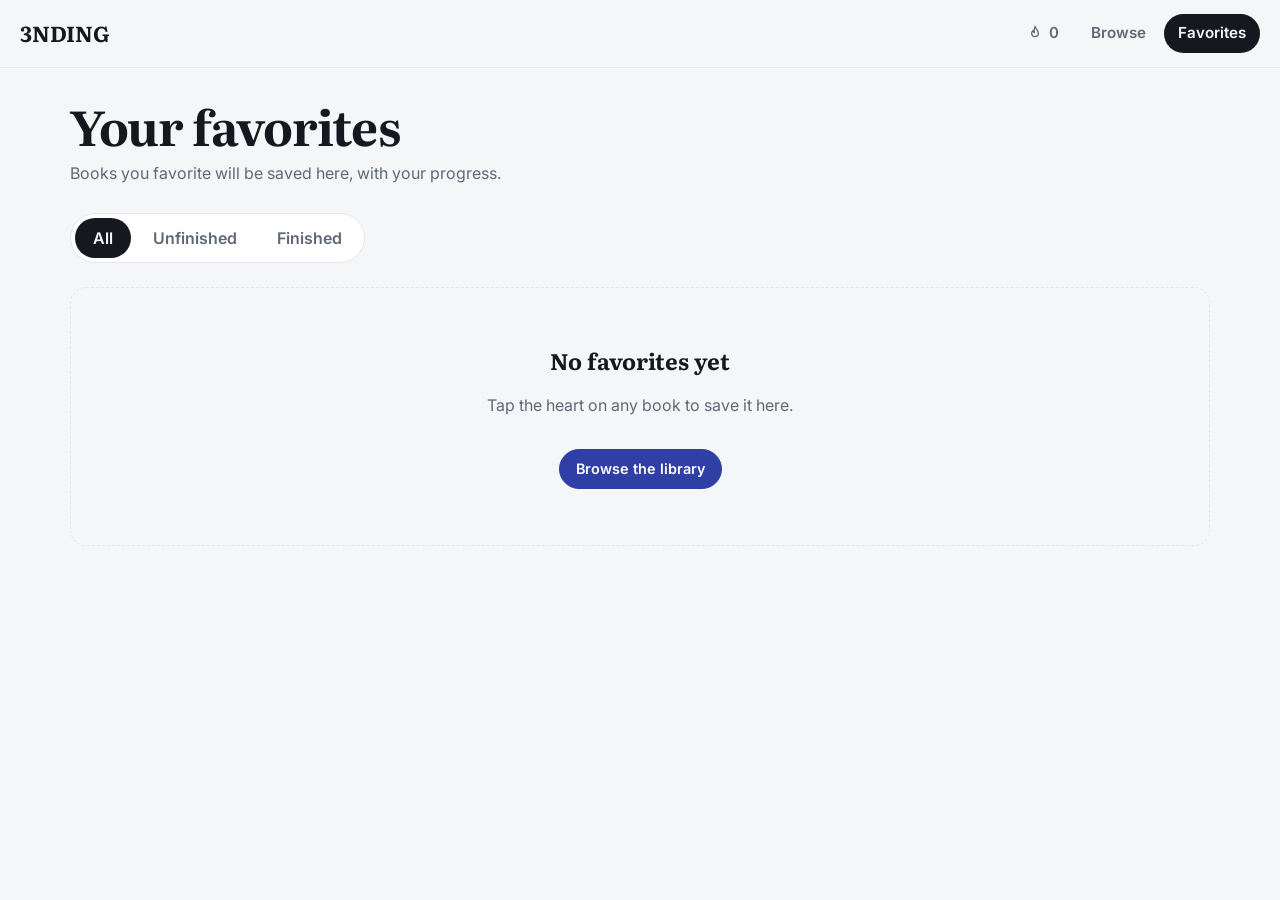
==== commit ffbf6199: "Rebrand to 3NDING, fix bugs, polish reader - Rename Archive branding to 3NDING (titles, manifest, ic" ====
--- a/favorites.html
+++ b/favorites.html
@@ -6,7 +6,7 @@
       name="viewport"
       content="width=device-width, initial-scale=1, viewport-fit=cover"
     />
-    <title>Archive — Favorites</title>
+    <title>3NDING — Favorites</title>
     <meta
       name="theme-color"
       content="#f5f6f8"
@@ -19,7 +19,7 @@
     />
     <meta name="mobile-web-app-capable" content="yes" />
     <meta name="apple-mobile-web-app-capable" content="yes" />
-    <meta name="apple-mobile-web-app-title" content="Archive" />
+    <meta name="apple-mobile-web-app-title" content="3NDING" />
     <link rel="manifest" href="manifest.webmanifest" />
     <link rel="icon" href="icons/icon.svg" type="image/svg+xml" />
     <link rel="apple-touch-icon" href="icons/apple-touch-icon.png" />
@@ -44,7 +44,7 @@
   </head>
   <body>
     <header class="site-header">
-      <a class="brand" href="index.html">Archive</a>
+      <a class="brand" href="index.html">3NDING</a>
       <nav aria-label="Main">
         <a href="index.html" data-icon="book"
           ><span class="lbl">Browse</span></a
--- a/css/style.css
+++ b/css/style.css
@@ -1,5 +1,5 @@
 /* =========================================================
-   Archive — single stylesheet (library, favorites, reader, PWA, streaks)
+   3NDING — single stylesheet (library, favorites, reader, PWA, streaks)
    Fonts are loaded from Google Fonts in each page's <head>:
    Literata (serif), Inter (sans), JetBrains Mono (mono).
    The stacks below fall back to good system fonts if offline.
@@ -976,6 +976,7 @@
 /* ---------- Reader ---------- */
 body.reader {
   --fs: 18px;
+  --measure: 40rem;
   transition:
     background 0.25s,
     color 0.25s;
@@ -1034,10 +1035,11 @@
   height: 100%;
   width: 0;
   background: var(--accent);
+  transition: width 0.15s linear;
 }
 
 #text {
-  max-width: 40rem;
+  max-width: var(--measure);
   margin: 0 auto;
   padding: 48px max(22px, env(safe-area-inset-right)) 40px
     max(22px, env(safe-area-inset-left));
@@ -1057,6 +1059,18 @@
   line-height: 1.7;
   font-size: calc(var(--fs) * 0.88);
 }
+html[data-spacing="compact"] #text {
+  line-height: 1.55;
+}
+html[data-spacing="relaxed"] #text {
+  line-height: 1.95;
+}
+html[data-width="narrow"] body.reader {
+  --measure: 32rem;
+}
+html[data-width="wide"] body.reader {
+  --measure: 52rem;
+}
 html[data-align="justify"] #text p {
   text-align: justify;
   hyphens: auto;
@@ -1068,13 +1082,21 @@
   text-align: left;
   overflow-wrap: anywhere;
 }
+#text .r-eyebrow {
+  margin: 0 0 0.6em;
+  font: 700 0.72rem/1 var(--sans);
+  letter-spacing: 0.14em;
+  text-transform: uppercase;
+  color: var(--accent);
+  white-space: normal;
+}
 #text p {
   margin: 0 0 1.1em;
   white-space: pre-line;
   overflow-wrap: break-word;
 }
 .r-state {
-  max-width: 40rem;
+  max-width: var(--measure);
   margin: 20vh auto;
   padding: 0 22px;
   text-align: center;
@@ -1086,7 +1108,7 @@
   align-items: center;
   justify-content: space-between;
   gap: 12px;
-  max-width: 40rem;
+  max-width: var(--measure);
   margin: 0 auto;
   padding: 0 max(22px, env(safe-area-inset-right))
     calc(48px + env(safe-area-inset-bottom))
@@ -1096,10 +1118,14 @@
   flex: 1;
   color: var(--muted);
   font-size: 0.85rem;
+  line-height: 1.35;
   text-align: center;
+  font-variant-numeric: tabular-nums;
+  text-wrap: balance;
 }
 .r-foot .btn {
   min-width: 104px;
+  white-space: nowrap;
 }
 .r-foot .btn:disabled {
   opacity: 0.35;
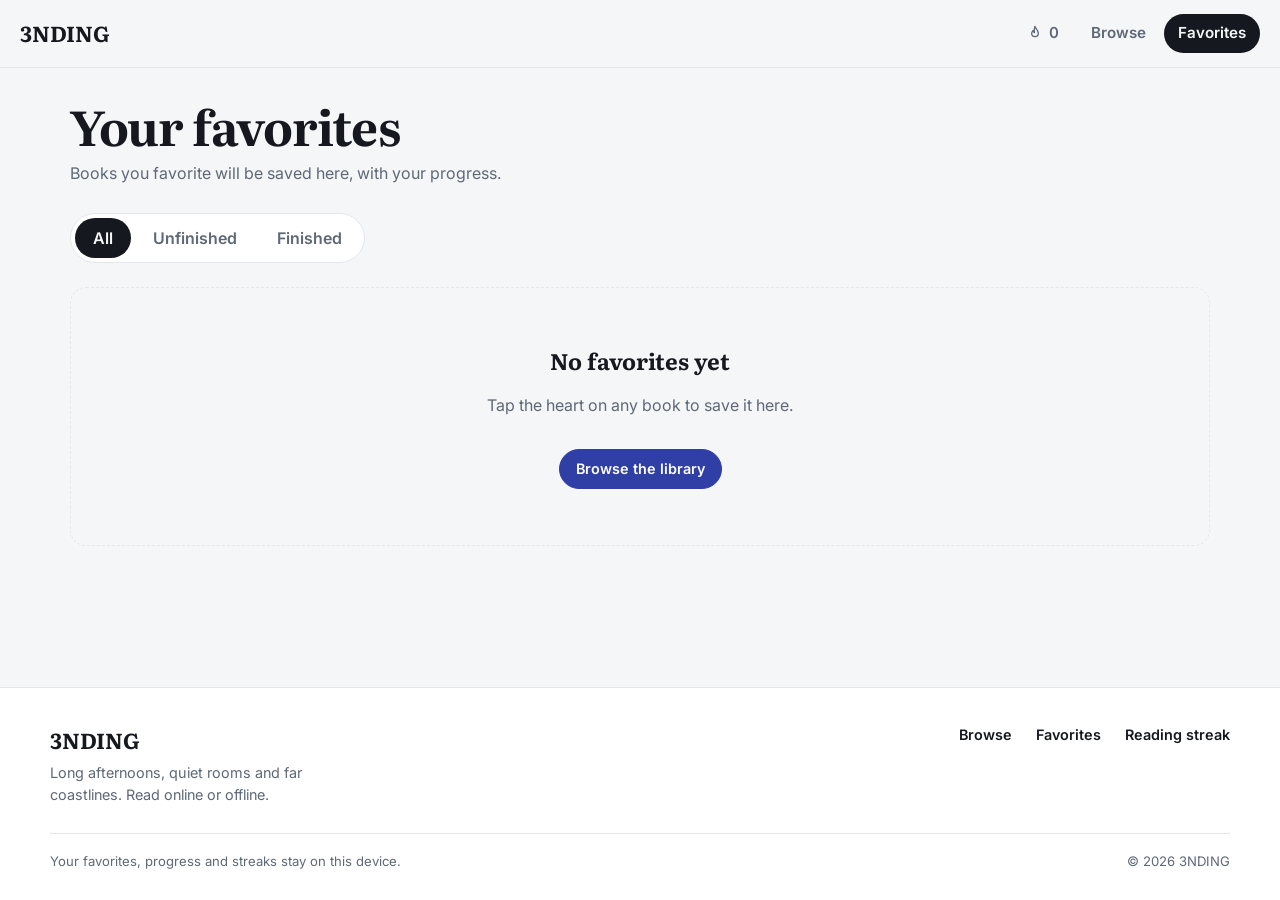
==== commit 47d6bcf8: "Add site footer to library pages Co-Authored-By: Claude Sonnet 5.5 <noreply@anthropic.com> Claude-Se" ====
--- a/favorites.html
+++ b/favorites.html
@@ -72,6 +72,24 @@
       <div class="empty" id="empty" hidden></div>
     </main>
 
+    <footer class="site-footer">
+      <div class="sf-inner">
+        <div class="sf-brand">
+          <a class="brand" href="index.html">3NDING</a>
+          <p>Long afternoons, quiet rooms and far coastlines. Read online or offline.</p>
+        </div>
+        <nav class="sf-links" aria-label="Footer">
+          <a href="index.html">Browse</a>
+          <a href="favorites.html">Favorites</a>
+          <a href="index.html#streak-section">Reading streak</a>
+        </nav>
+      </div>
+      <div class="sf-base">
+        <p>Your favorites, progress and streaks stay on this device.</p>
+        <p>&copy; <span id="year">2026</span> 3NDING</p>
+      </div>
+    </footer>
+
     <script src="js/app.js"></script>
     <script src="js/favorites.js"></script>
   </body>
--- a/css/style.css
+++ b/css/style.css
@@ -21,13 +21,11 @@
   --shadow:
     0 1px 2px rgba(20, 24, 40, 0.06), 0 10px 28px rgba(20, 24, 40, 0.08);
   --serif:
-    "Literata", "Iowan Old Style", "Palatino Linotype", Palatino, Georgia,
-    serif;
+    "Literata", "Iowan Old Style", "Palatino Linotype", Palatino, Georgia, serif;
   --sans:
     "Inter", system-ui, -apple-system, "Segoe UI", Roboto, "Helvetica Neue",
     sans-serif;
-  --mono:
-    "JetBrains Mono", ui-monospace, "SF Mono", Menlo, Consolas, monospace;
+  --mono: "JetBrains Mono", ui-monospace, "SF Mono", Menlo, Consolas, monospace;
   color-scheme: light;
 }
 @media (prefers-color-scheme: dark) {
@@ -573,7 +571,7 @@
 /* ---------- Streak + weekly summary ---------- */
 #streak-section {
   margin-bottom: 40px;
-  scroll-margin-top: 84px;
+  scroll-margin-top: 60px;
 }
 .streak-card {
   display: grid;
@@ -789,6 +787,7 @@
   }
   .sc-main {
     align-self: center;
+    padding: 0 26px;
   }
   .sc-foot,
   .install,
@@ -1041,7 +1040,8 @@
 #text {
   max-width: var(--measure);
   margin: 0 auto;
-  padding: 48px max(22px, env(safe-area-inset-right)) 40px
+  padding: 48px max(22px, env(safe-area-inset-right))
+    calc(110px + env(safe-area-inset-bottom))
     max(22px, env(safe-area-inset-left));
   font-size: var(--fs);
   line-height: 1.75;
@@ -1103,16 +1103,25 @@
   color: var(--muted);
 }
 
+/* Chapter navigation: a fixed bar that tucks away with the header on phones */
 .r-foot {
+  position: fixed;
+  left: 0;
+  right: 0;
+  bottom: 0;
+  z-index: 18;
   display: flex;
   align-items: center;
   justify-content: space-between;
   gap: 12px;
-  max-width: var(--measure);
-  margin: 0 auto;
-  padding: 0 max(22px, env(safe-area-inset-right))
-    calc(48px + env(safe-area-inset-bottom))
-    max(22px, env(safe-area-inset-left));
+  padding: 10px
+    max(22px, calc((100% - var(--measure)) / 2), env(safe-area-inset-right))
+    calc(10px + env(safe-area-inset-bottom))
+    max(22px, calc((100% - var(--measure)) / 2), env(safe-area-inset-left));
+  background: color-mix(in srgb, var(--bg) 92%, transparent);
+  -webkit-backdrop-filter: blur(12px);
+  backdrop-filter: blur(12px);
+  border-top: 1px solid var(--line);
 }
 .r-foot span {
   flex: 1;
@@ -1301,6 +1310,79 @@
   padding-top: calc(32px + env(safe-area-inset-top));
 }
 
+/* ---------- Site footer (library pages) ---------- */
+body:has(.site-footer) {
+  display: flex;
+  flex-direction: column;
+}
+body:has(.site-footer) main.page {
+  flex: 1 0 auto;
+  width: 100%;
+  padding-bottom: 48px;
+}
+.site-footer {
+  margin-top: auto;
+  padding: 36px max(var(--gutter), env(safe-area-inset-right))
+    calc(28px + env(safe-area-inset-bottom))
+    max(var(--gutter), env(safe-area-inset-left));
+  background: var(--surface);
+  border-top: 1px solid var(--line);
+  color: var(--muted);
+  font-size: 0.9rem;
+}
+.sf-inner,
+.sf-base {
+  max-width: 1180px;
+  margin: 0 auto;
+}
+.sf-inner {
+  display: flex;
+  flex-wrap: wrap;
+  align-items: flex-start;
+  justify-content: space-between;
+  gap: 24px 48px;
+}
+.sf-brand {
+  max-width: 34ch;
+}
+.sf-brand .brand {
+  display: inline-block;
+  color: var(--ink);
+  margin-bottom: 6px;
+}
+.sf-brand p {
+  margin: 0;
+  text-wrap: pretty;
+}
+.sf-links {
+  display: flex;
+  flex-wrap: wrap;
+  gap: 8px 24px;
+}
+.sf-links a {
+  color: var(--ink);
+  font-weight: 600;
+  text-decoration: none;
+}
+.sf-links a:hover {
+  color: var(--accent);
+  text-decoration: underline;
+  text-underline-offset: 4px;
+}
+.sf-base {
+  display: flex;
+  flex-wrap: wrap;
+  justify-content: space-between;
+  gap: 6px 24px;
+  margin-top: 28px;
+  padding-top: 18px;
+  border-top: 1px solid var(--line);
+  font-size: 0.82rem;
+}
+.sf-base p {
+  margin: 0;
+}
+
 /* ---------- Pagination ---------- */
 #all-title {
   scroll-margin-top: 84px;
@@ -1395,6 +1477,13 @@
   section + section {
     margin-top: 32px;
   }
+  body:has(.site-footer) main.page {
+    padding-bottom: 32px;
+  }
+  .site-footer {
+    padding-top: 28px;
+    padding-bottom: calc(var(--tabbar) + 24px + env(safe-area-inset-bottom));
+  }
 
   /* Header keeps only the brand; navigation moves to a bottom tab bar.
      (backdrop-filter would make the fixed nav relative to the header.) */
@@ -1626,8 +1715,14 @@
   .r-bar {
     transition: transform 0.25s;
   }
+  .r-foot {
+    transition: transform 0.25s;
+  }
   body.bar-hidden .r-bar:not(:focus-within) {
     transform: translateY(-100%);
+  }
+  body.bar-hidden .r-foot:not(:focus-within) {
+    transform: translateY(100%);
   }
   #text {
     padding-top: 28px;
